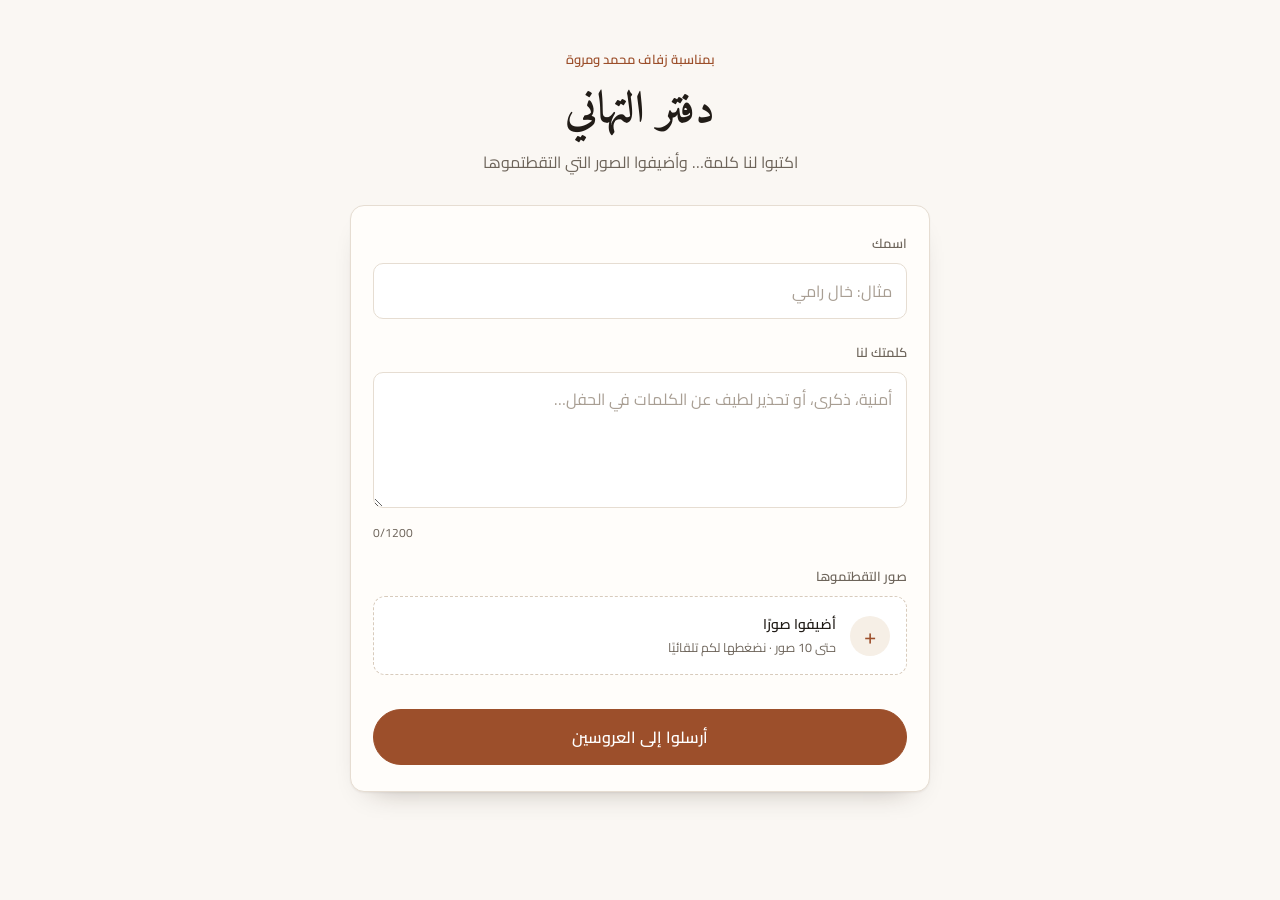
==== index.html @ 0b29fa01 "Wedding wall: upload form + public wall" ====
<!DOCTYPE html>
<html lang="ar" dir="rtl">
<head>
  <meta charset="utf-8">
  <meta name="viewport" content="width=device-width, initial-scale=1">
  <title>دفتر التهاني — محمد ومروة</title>
  <meta name="description" content="اكتبوا لنا كلمة… وأضيفوا الصور التي التقطتموها">
  <meta name="theme-color" content="#faf7f3">
  <meta property="og:title" content="دفتر التهاني — محمد ومروة">
  <meta property="og:description" content="اكتبوا لنا كلمة… وأضيفوا الصور التي التقطتموها">
  <meta property="og:type" content="website">
  <link rel="preconnect" href="https://fonts.googleapis.com">
  <link rel="preconnect" href="https://fonts.gstatic.com" crossorigin>
  <link href="https://fonts.googleapis.com/css2?family=Amiri:wght@400;700&family=Cairo:wght@400;500;600&display=swap" rel="stylesheet">
  <link rel="stylesheet" href="styles.css">
  <style>
    .dropzone {
      display: flex;
      align-items: center;
      gap: 14px;
      padding: 16px;
      border: 1.5px dashed #d8cbbc;
      border-radius: 12px;
      cursor: pointer;
      background: #fff;
      font-size: 14px;
      font-weight: 400;
      letter-spacing: normal;
      transition: border-color .15s ease, background-color .15s ease;
    }
    .dropzone:hover, .dropzone:focus-within { border-color: var(--clay); background: #fffaf6; }
    .dropzone-icon {
      flex: 0 0 40px;
      height: 40px;
      display: grid;
      place-items: center;
      border-radius: 50%;
      background: #f6efe6;
      color: var(--clay);
      font-size: 22px;
      line-height: 1;
    }
    .dropzone-text { font-size: 14px; line-height: 1.6; }
    .dropzone-text strong { font-weight: 600; }
    .dropzone-text .muted { font-size: 12.5px; }

    .thumbs {
      display: grid;
      grid-template-columns: repeat(auto-fill, minmax(72px, 1fr));
      gap: 8px;
      margin-top: 12px;
    }
    .thumb {
      position: relative;
      aspect-ratio: 1;
      border-radius: 8px;
      overflow: hidden;
      background: #f1eae1;
      border: 1px solid var(--line);
    }
    .thumb img { width: 100%; height: 100%; object-fit: cover; display: block; }
    .thumb button {
      position: absolute;
      top: 3px;
      inset-inline-end: 3px;
      width: 22px;
      height: 22px;
      border-radius: 50%;
      border: 0;
      background: rgba(24, 18, 12, .62);
      color: #fff;
      font-size: 13px;
      line-height: 1;
      cursor: pointer;
      display: grid;
      place-items: center;
      padding: 0;
    }
    .thumb button:hover { background: rgba(24, 18, 12, .85); }

    .success { text-align: center; padding: 34px 24px; }
    .success-mark {
      width: 54px;
      height: 54px;
      margin: 0 auto 18px;
      border-radius: 50%;
      display: grid;
      place-items: center;
      background: #eef3ec;
      color: var(--good);
      font-size: 26px;
    }
    .success h2 {
      font-family: var(--serif);
      font-weight: 700;
      font-size: 28px;
      line-height: 1.5;
      margin: 0 0 6px;
    }
    .success p { color: var(--ink-soft); margin: 0 0 22px; font-size: 15px; }
    .success-actions { display: grid; gap: 10px; }
    .success-actions .btn { width: 100%; }

    .sink { display: none; }
  </style>
</head>
<body>
  <main class="shell">
    <header class="masthead">
      <p class="eyebrow">بمناسبة زفاف محمد ومروة</p>
      <h1>دفتر التهاني</h1>
      <p class="lede">اكتبوا لنا كلمة… وأضيفوا الصور التي التقطتموها</p>
    </header>

    <section class="card" id="formCard">
      <form id="form" novalidate method="post" enctype="multipart/form-data">
        <div class="field">
          <label for="name">اسمك</label>
          <input id="name" type="text" name="name" autocomplete="name" maxlength="60" placeholder="مثال: خال رامي">
        </div>

        <div class="field">
          <label for="message">كلمتك لنا</label>
          <textarea id="message" name="message" rows="4" maxlength="1200"
            placeholder="أمنية، ذكرى، أو تحذير لطيف عن الكلمات في الحفل…"></textarea>
          <div class="counter"><span id="count">0</span>/1200</div>
        </div>

        <div class="field">
          <span class="label">صور التقطتموها</span>
          <label class="dropzone" for="photos">
            <span class="dropzone-icon">+</span>
            <span class="dropzone-text">
              <strong>أضيفوا صورًا</strong><br>
              <span class="muted" id="dropHint">حتى 10 صور · نضغطها لكم تلقائيًا</span>
            </span>
            <input id="photos" type="file" accept="image/*" multiple hidden>
          </label>
          <div class="thumbs" id="thumbs"></div>
        </div>

        <button class="btn btn-primary" id="submit" type="submit">أرسلوا إلى العروسين</button>
        <p class="error" id="error" role="alert" hidden></p>

        <input type="hidden" name="token" id="token">
        <input type="text" name="website" id="website" class="sink" tabindex="-1" autocomplete="off" aria-hidden="true">
        <textarea name="payload" id="payload" class="sink" aria-hidden="true" tabindex="-1"></textarea>
      </form>
    </section>

    <section class="card success" id="successCard" hidden>
      <div class="success-mark">✓</div>
      <h2>شكرًا لكم</h2>
      <p id="successText">وصلت كلمتكم إلى العروسين.</p>
      <div class="success-actions">
        <a class="btn btn-primary" href="wall.html">شاهدوا الدفتر</a>
        <button class="btn btn-quiet" id="again" type="button">اكتبوا كلمة أخرى</button>
      </div>
    </section>
  </main>

  <iframe name="sink" id="sink" class="sink" title="" aria-hidden="true" tabindex="-1"></iframe>

  <script>
    // الخادم: نفس تطبيق Google Apps Script، لكن الصفحة الآن على نطاق عادي.
    var API = 'https://script.google.com/macros/s/AKfycbyKiuafAizFRBGuKW9nlbeWq9HZPZh_e6N1fXPAFZw2vz648ZhGXpsjmBBFfaq1fosm/exec';

    var MAX_PHOTOS = 10;
    var MAX_NAME = 60;
    var MAX_MESSAGE = 1200;
    var MAX_EDGE = 1800;
    var QUALITY = 0.82;
    var TOTAL_BUDGET = 14 * 1024 * 1024; // عدد أحرف base64، أي نحو 10 ميجابايت من الصور
    var REPLY_TIMEOUT = 120000;

    var items = [];       // { id, dataUrl, type, name }
    var token = '';
    var replyTimer = null;
    var sending = false;

    var el = {
      form: document.getElementById('form'),
      formCard: document.getElementById('formCard'),
      successCard: document.getElementById('successCard'),
      successText: document.getElementById('successText'),
      name: document.getElementById('name'),
      message: document.getElementById('message'),
      count: document.getElementById('count'),
      photos: document.getElementById('photos'),
      thumbs: document.getElementById('thumbs'),
      dropHint: document.getElementById('dropHint'),
      submit: document.getElementById('submit'),
      error: document.getElementById('error'),
      again: document.getElementById('again'),
      token: document.getElementById('token'),
      website: document.getElementById('website'),
      payload: document.getElementById('payload'),
      sink: document.getElementById('sink')
    };

    el.form.action = API;
    el.name.maxLength = MAX_NAME;
    el.message.maxLength = MAX_MESSAGE;
    el.dropHint.textContent = 'حتى ' + MAX_PHOTOS + ' صور · نضغطها لكم تلقائيًا';

    el.message.addEventListener('input', function () {
      el.count.textContent = String(el.message.value.length);
    });

    el.photos.addEventListener('change', function (event) {
      var files = Array.prototype.slice.call(event.target.files || []);
      event.target.value = '';
      if (!files.length) return;

      var room = MAX_PHOTOS - items.length;
      if (room <= 0) {
        showError('الحد الأقصى ' + MAX_PHOTOS + ' صور. احذفوا صورة أولًا.');
        return;
      }
      if (files.length > room) {
        showError('يمكن إضافة ' + room + ' صور فقط. اخترنا أول ' + room + ' منها.');
        files = files.slice(0, room);
      } else {
        clearError();
      }

      addFiles(files);
    });

    async function addFiles(files) {
      setBusy(true, 'نجهّز الصور…');
      for (var i = 0; i < files.length; i++) {
        try {
          var prepared = await prepare(files[i]);
          if (!prepared) continue;
          items.push({
            id: 'p' + Date.now() + '-' + i,
            dataUrl: prepared.dataUrl,
            type: prepared.type,
            name: prepared.name
          });
          renderThumbs();
        } catch (err) {
          showError(err.message || 'تعذّرت إضافة هذه الصورة.');
        }
      }
      setBusy(false);
    }

    function renderThumbs() {
      el.thumbs.innerHTML = '';
      items.forEach(function (item) {
        var wrap = document.createElement('div');
        wrap.className = 'thumb';

        var img = document.createElement('img');
        img.src = item.dataUrl;
        img.alt = '';

        var remove = document.createElement('button');
        remove.type = 'button';
        remove.setAttribute('aria-label', 'حذف الصورة');
        remove.textContent = '×';
        remove.addEventListener('click', function () {
          items = items.filter(function (x) { return x.id !== item.id; });
          renderThumbs();
          clearError();
        });

        wrap.appendChild(img);
        wrap.appendChild(remove);
        el.thumbs.appendChild(wrap);
      });
    }

    /** تصغير الصورة إلى حجم معقول وإعادة ترميزها بصيغة JPEG، مع الرجوع للملف الأصلي عند الحاجة. */
    async function prepare(file) {
      if (!/^image\//.test(file.type) && !/\.hei[cf]$/i.test(file.name)) {
        throw new Error('«' + file.name + '» ليس ملف صورة.');
      }

      var source = null;
      try {
        source = await createBitmap(file);
      } catch (err) {
        source = null;
      }

      if (!source) {
        // المتصفحات التي لا تستطيع قراءة الملف (غالبًا HEIC على أندرويد) نرسله كما هو.
        if (file.size > 4 * 1024 * 1024) {
          throw new Error('«' + file.name + '» أكبر من أن يُرسل من هذا المتصفح. جرّبوا صورة شاشة بدلًا منها.');
        }
        var raw = await readDataUrl(file);
        return { dataUrl: raw, type: file.type || 'image/jpeg', name: file.name };
      }

      var width = source.width || source.naturalWidth;
      var height = source.height || source.naturalHeight;
      var scale = Math.min(1, MAX_EDGE / Math.max(width, height));

      var canvas = document.createElement('canvas');
      canvas.width = Math.max(1, Math.round(width * scale));
      canvas.height = Math.max(1, Math.round(height * scale));

      var ctx = canvas.getContext('2d');
      ctx.fillStyle = '#ffffff';
      ctx.fillRect(0, 0, canvas.width, canvas.height);
      ctx.drawImage(source, 0, 0, canvas.width, canvas.height);

      if (source.close) source.close();

      return {
        dataUrl: canvas.toDataURL('image/jpeg', QUALITY),
        type: 'image/jpeg',
        name: file.name
      };
    }

    async function createBitmap(file) {
      if (window.createImageBitmap) {
        try {
          return await createImageBitmap(file, { imageOrientation: 'from-image' });
        } catch (err) {
          // متصفحات Safari الأقدم ترفض كائن الخيارات؛ نحاول بدونها.
        }
        try {
          return await createImageBitmap(file);
        } catch (err) {
          // ملفات HEIC وما يشبهها: ننتقل إلى قراءتها عبر <img>.
        }
      }
      return await loadImage(file);
    }

    function loadImage(file) {
      return new Promise(function (resolve, reject) {
        var url = URL.createObjectURL(file);
        var img = new Image();
        img.onload = function () {
          URL.revokeObjectURL(url);
          resolve(img);
        };
        img.onerror = function () {
          URL.revokeObjectURL(url);
          reject(new Error('تعذّرت قراءة هذه الصورة.'));
        };
        img.src = url;
      });
    }

    function readDataUrl(file) {
      return new Promise(function (resolve, reject) {
        var reader = new FileReader();
        reader.onload = function () { resolve(reader.result); };
        reader.onerror = function () { reject(new Error('تعذّرت قراءة هذا الملف.')); };
        reader.readAsDataURL(file);
      });
    }

    el.form.addEventListener('submit', function (event) {
      event.preventDefault();
      if (sending) return;

      var name = el.name.value.trim();
      var message = el.message.value.trim();

      if (!name) {
        showError('من فضلكم اكتبوا اسمكم.');
        el.name.focus();
        return;
      }
      if (!message && !items.length) {
        showError('اكتبوا كلمة، أو أضيفوا صورة، أو كليهما.');
        el.message.focus();
        return;
      }

      var total = items.reduce(function (sum, item) { return sum + item.dataUrl.length; }, 0);
      if (total > TOTAL_BUDGET) {
        showError('هذه صور كثيرة في مرة واحدة. احذفوا بعضها وأرسلوا، ثم أضيفوا الباقي في رسالة أخرى.');
        return;
      }

      clearError();
      setBusy(true, 'جارٍ الإرسال…');
      send();
    });

    /**
     * لا نستخدم fetch: خادم Apps Script لا يسمح بالقراءة عبر النطاقات.
     * النموذج يُرسل داخل إطار مخفي، فيردّ الخادم بصفحة صغيرة تنادي postMessage.
     */
    function send() {
      sending = true;
      token = 'w' + Date.now().toString(36) + Math.random().toString(36).slice(2);

      el.token.value = token;
      el.website.value = '';
      el.payload.value = JSON.stringify({
        photos: items.map(function (item) { return { dataUrl: item.dataUrl }; })
      });

      clearTimeout(replyTimer);
      replyTimer = setTimeout(function () {
        if (!sending) return;
        sending = false;
        setBusy(false);
        showError('تأخّر ردّ الخادم. إن لم تظهر كلمتكم في الدفتر بعد قليل، أرسلوها مرة أخرى.');
      }, REPLY_TIMEOUT);

      el.form.submit();
    }

    window.addEventListener('message', function (event) {
      var data = event.data;
      if (!data || data.wall !== 'reply' || data.token !== token) return;
      if (!sending) return;

      clearTimeout(replyTimer);
      sending = false;
      onSent(data);
    });

    function onSent(result) {
      setBusy(false);
      if (!result || !result.ok) {
        showError((result && result.error) || 'حدث خطأ ما. حاولوا مرة أخرى.');
        return;
      }

      el.formCard.hidden = true;
      el.successCard.hidden = false;
      el.successText.textContent = items.length
        ? 'وصلت كلمتكم و' + photosWord(items.length) + ' إلى العروسين.'
        : 'وصلت كلمتكم إلى العروسين.';
      window.scrollTo({ top: 0, behavior: 'smooth' });

      items = [];
      renderThumbs();
      el.form.reset();
      el.count.textContent = '0';
      el.payload.value = '';
    }

    /** صيغة العدد العربية: صورة واحدة، صورتان، ٣ صور، ١١ صورة… */
    function photosWord(n) {
      if (n === 1) return 'صورة واحدة';
      if (n === 2) return 'صورتان';
      if (n >= 3 && n <= 10) return n + ' صور';
      return n + ' صورة';
    }

    el.again.addEventListener('click', function () {
      el.successCard.hidden = true;
      el.formCard.hidden = false;
      el.name.focus();
    });

    function setBusy(busy, label) {
      el.submit.disabled = !!busy;
      el.submit.textContent = busy ? (label || 'لحظة…') : 'أرسلوا إلى العروسين';
      el.photos.disabled = !!busy;
    }

    function showError(message) {
      el.error.textContent = message;
      el.error.hidden = false;
    }

    function clearError() {
      el.error.hidden = true;
      el.error.textContent = '';
    }
  </script>
</body>
</html>
---- styles.css ----
/* مظهر مشترك للصفحتين: ورق دافئ، حبر غامق، ولمسة واحدة من الطين. */
  :root {
    --paper: #faf7f3;
    --card: #fffdfa;
    --ink: #211c17;
    --ink-soft: #6d645a;
    --line: #e6ddd2;
    --clay: #9c4f2b;
    --clay-dark: #7f3f22;
    --good: #4b6b4f;
    --radius: 14px;
    --serif: "Amiri", "Noto Naskh Arabic", "Times New Roman", serif;
    --sans: "Cairo", "Noto Naskh Arabic", system-ui, -apple-system, "Segoe UI", Tahoma, sans-serif;
    --shadow: 0 1px 2px rgba(40, 25, 10, 0.05), 0 14px 30px -22px rgba(40, 25, 10, 0.45);
  }

  * { box-sizing: border-box; }

  html, body { margin: 0; padding: 0; }

  body {
    background: var(--paper);
    color: var(--ink);
    font-family: var(--sans);
    font-size: 16px;
    line-height: 1.75;
    -webkit-font-smoothing: antialiased;
    text-align: start;
  }

  .shell {
    width: 100%;
    max-width: 620px;
    margin: 0 auto;
    padding: 48px 20px 64px;
  }

  /* العنوان ------------------------------------------------------ */

  .masthead { text-align: center; margin-bottom: 28px; }

  .eyebrow {
    font-size: 13px;
    letter-spacing: 0;
    color: var(--clay);
    margin: 0 0 10px;
    font-weight: 600;
  }

  h1 {
    font-family: var(--serif);
    font-weight: 700;
    font-size: clamp(30px, 7vw, 44px);
    line-height: 1.4;
    letter-spacing: 0;
    margin: 0 0 6px;
  }

  .lede {
    color: var(--ink-soft);
    font-size: 16px;
    line-height: 1.8;
    margin: 0 auto;
    max-width: 36ch;
  }

  /* البطاقة ------------------------------------------------------ */

  .card {
    background: var(--card);
    border: 1px solid var(--line);
    border-radius: var(--radius);
    box-shadow: var(--shadow);
    padding: 26px 22px;
  }

  /* النموذج ------------------------------------------------------ */

  .field { margin-bottom: 22px; }

  .field > label:not(.dropzone),
  .field > .label {
    display: block;
    font-size: 13px;
    font-weight: 600;
    letter-spacing: 0;
    color: var(--ink-soft);
    margin-bottom: 8px;
  }

  input[type="text"],
  textarea {
    width: 100%;
    font: inherit;
    color: inherit;
    background: #fff;
    border: 1px solid var(--line);
    border-radius: 10px;
    padding: 13px 14px;
    transition: border-color 0.15s ease, box-shadow 0.15s ease;
  }

  textarea { resize: vertical; min-height: 104px; line-height: 1.7; }

  input[type="text"]:focus,
  textarea:focus {
    outline: none;
    border-color: var(--clay);
    box-shadow: 0 0 0 3px rgba(156, 79, 43, 0.12);
  }

  ::placeholder { color: #a89e93; }

  .counter {
    font-size: 12px;
    color: var(--ink-soft);
    text-align: end;
    margin-top: 6px;
    font-variant-numeric: tabular-nums;
  }

  .counter.over { color: var(--clay); }

  /* الأزرار ------------------------------------------------------ */

  .btn {
    display: inline-flex;
    align-items: center;
    justify-content: center;
    gap: 8px;
    font: inherit;
    font-weight: 600;
    font-size: 16px;
    text-decoration: none;
    border-radius: 999px;
    padding: 13px 26px;
    border: 1px solid transparent;
    cursor: pointer;
    transition: background-color 0.15s ease, transform 0.06s ease, color 0.15s ease;
    -webkit-tap-highlight-color: transparent;
  }

  .btn:active { transform: translateY(1px); }

  .btn-primary {
    width: 100%;
    background: var(--clay);
    color: #fff;
    border-color: var(--clay);
  }

  .btn-primary:hover { background: var(--clay-dark); border-color: var(--clay-dark); }

  .btn-primary[disabled] {
    opacity: 0.65;
    cursor: progress;
    transform: none;
  }

  .btn-quiet {
    background: transparent;
    color: var(--clay);
    border-color: var(--line);
  }

  .btn-quiet:hover { border-color: var(--clay); }

  .hint {
    font-size: 13px;
    color: var(--ink-soft);
    text-align: center;
    margin: 14px 0 0;
  }

  .error {
    margin: 16px 0 0;
    padding: 11px 14px;
    border-radius: 10px;
    background: #fbf0ea;
    border: 1px solid #eed3c5;
    color: #8a3d1d;
    font-size: 14px;
  }

  .muted { color: var(--ink-soft); }

  .foot {
    text-align: center;
    font-size: 12px;
    color: #9a9086;
    margin-top: 32px;
  }

  @media (prefers-reduced-motion: reduce) {
    * { transition: none !important; animation: none !important; }
  }
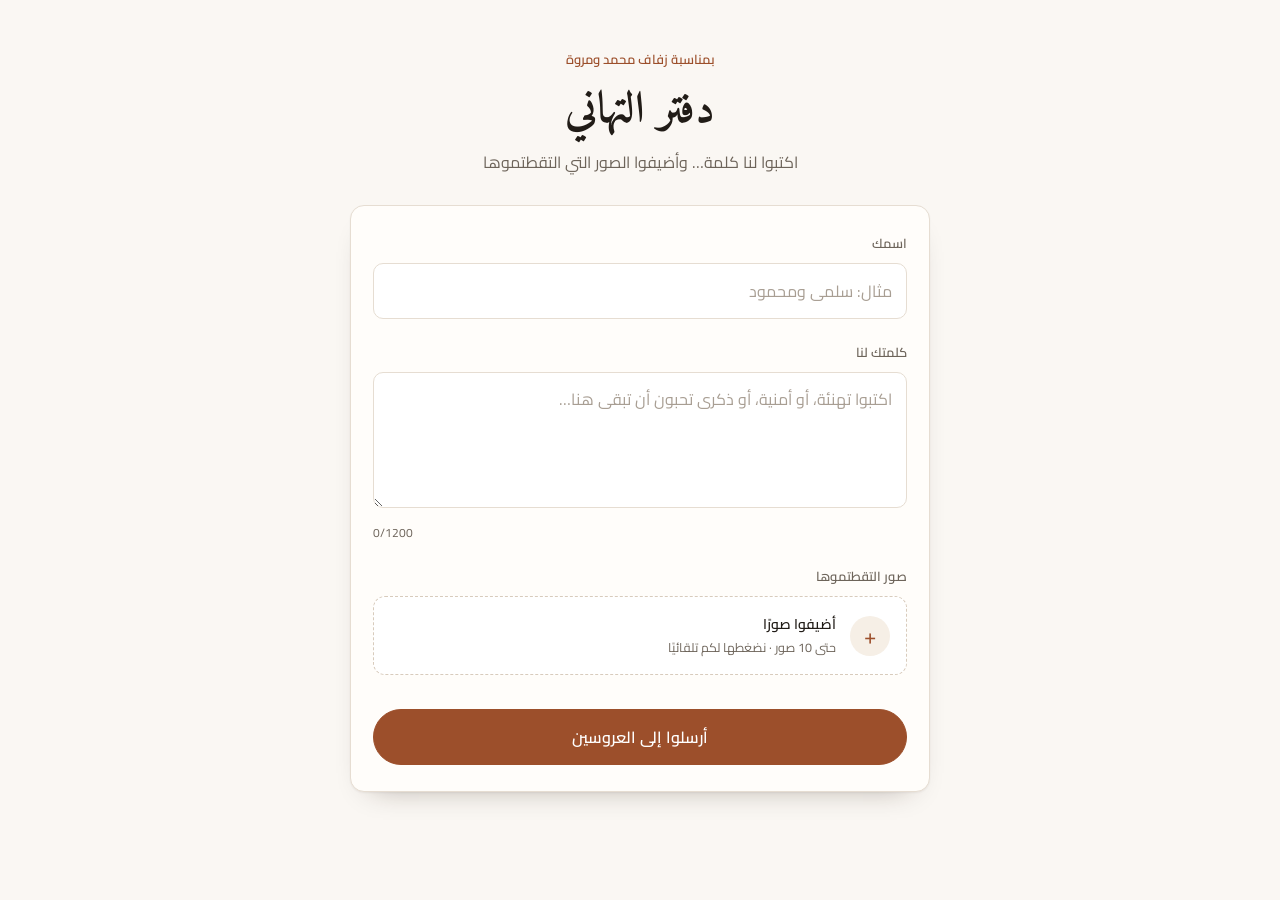
==== commit 80e129de: "Better Arabic placeholders in the form" ====
--- a/index.html
+++ b/index.html
@@ -113,16 +113,17 @@
     </header>
 
     <section class="card" id="formCard">
-      <form id="form" novalidate method="post" enctype="multipart/form-data">
+      <form id="form" novalidate method="post" enctype="multipart/form-data" target="sink" action=""
+        accept-charset="utf-8">
         <div class="field">
           <label for="name">اسمك</label>
-          <input id="name" type="text" name="name" autocomplete="name" maxlength="60" placeholder="مثال: خال رامي">
+          <input id="name" type="text" name="name" autocomplete="name" maxlength="60" placeholder="مثال: سلمى ومحمود">
         </div>
 
         <div class="field">
           <label for="message">كلمتك لنا</label>
           <textarea id="message" name="message" rows="4" maxlength="1200"
-            placeholder="أمنية، ذكرى، أو تحذير لطيف عن الكلمات في الحفل…"></textarea>
+            placeholder="اكتبوا تهنئة، أو أمنية، أو ذكرى تحبون أن تبقى هنا…"></textarea>
           <div class="counter"><span id="count">0</span>/1200</div>
         </div>
 
@@ -139,7 +140,7 @@
           <div class="thumbs" id="thumbs"></div>
         </div>
 
-        <button class="btn btn-primary" id="submit" type="submit">أرسلوا إلى العروسين</button>
+        <button class="btn btn-primary" id="sendBtn" type="submit">أرسلوا إلى العروسين</button>
         <p class="error" id="error" role="alert" hidden></p>
 
         <input type="hidden" name="token" id="token">
@@ -175,7 +176,7 @@
 
     var items = [];       // { id, dataUrl, type, name }
     var token = '';
-    var replyTimer = null;
+    var startedAt = 0;
     var sending = false;
 
     var el = {
@@ -189,7 +190,7 @@
       photos: document.getElementById('photos'),
       thumbs: document.getElementById('thumbs'),
       dropHint: document.getElementById('dropHint'),
-      submit: document.getElementById('submit'),
+      sendBtn: document.getElementById('sendBtn'),
       error: document.getElementById('error'),
       again: document.getElementById('again'),
       token: document.getElementById('token'),
@@ -389,7 +390,8 @@
 
     /**
      * لا نستخدم fetch: خادم Apps Script لا يسمح بالقراءة عبر النطاقات.
-     * النموذج يُرسل داخل إطار مخفي، فيردّ الخادم بصفحة صغيرة تنادي postMessage.
+     * النموذج يُرسل داخل إطار مخفي، ثم نسأل الخادم عن نتيجة الرمز (token)
+     * عبر JSONP كل ثانيتين حتى تصل.
      */
     function send() {
       sending = true;
@@ -401,26 +403,68 @@
         photos: items.map(function (item) { return { dataUrl: item.dataUrl }; })
       });
 
-      clearTimeout(replyTimer);
-      replyTimer = setTimeout(function () {
-        if (!sending) return;
+      // submit() may be shadowed by a form control named "submit"
+      HTMLFormElement.prototype.submit.call(el.form);
+
+      startedAt = Date.now();
+      setTimeout(watchResult, 1200);
+    }
+
+    function watchResult() {
+      if (!sending) return;
+
+      if (Date.now() - startedAt > REPLY_TIMEOUT) {
         sending = false;
         setBusy(false);
         showError('تأخّر ردّ الخادم. إن لم تظهر كلمتكم في الدفتر بعد قليل، أرسلوها مرة أخرى.');
-      }, REPLY_TIMEOUT);
-
-      el.form.submit();
-    }
-
-    window.addEventListener('message', function (event) {
-      var data = event.data;
-      if (!data || data.wall !== 'reply' || data.token !== token) return;
-      if (!sending) return;
-
-      clearTimeout(replyTimer);
-      sending = false;
-      onSent(data);
-    });
+        return;
+      }
+
+      jsonp(API + '?api=result&token=' + encodeURIComponent(token), function (data) {
+        if (!sending) return;
+        if (data && data.found) {
+          sending = false;
+          onSent(data);
+          return;
+        }
+        setTimeout(watchResult, 1500);
+      }, function () {
+        setTimeout(watchResult, 3000);
+      });
+    }
+
+    /** قراءة عبر JSONP: خادم Apps Script لا يسمح بالقراءة عبر النطاقات. */
+    function jsonp(url, ok, fail) {
+      var name = 'cb' + Date.now().toString(36) + Math.random().toString(36).slice(2, 6);
+      var script = document.createElement('script');
+      var done = false;
+
+      var finish = function () {
+        if (done) return true;
+        done = true;
+        if (script.parentNode) script.parentNode.removeChild(script);
+        try { delete window[name]; } catch (err) { window[name] = null; }
+        return false;
+      };
+
+      var timer = setTimeout(function () {
+        if (!finish()) fail();
+      }, 20000);
+
+      window[name] = function (data) {
+        clearTimeout(timer);
+        if (finish()) return;
+        ok(data);
+      };
+
+      script.onerror = function () {
+        clearTimeout(timer);
+        if (!finish()) fail();
+      };
+
+      script.src = url + (url.indexOf('?') < 0 ? '?' : '&') + 'cb=' + name + '&t=' + Date.now();
+      document.body.appendChild(script);
+    }
 
     function onSent(result) {
       setBusy(false);
@@ -458,8 +502,8 @@
     });
 
     function setBusy(busy, label) {
-      el.submit.disabled = !!busy;
-      el.submit.textContent = busy ? (label || 'لحظة…') : 'أرسلوا إلى العروسين';
+      el.sendBtn.disabled = !!busy;
+      el.sendBtn.textContent = busy ? (label || 'لحظة…') : 'أرسلوا إلى العروسين';
       el.photos.disabled = !!busy;
     }
 
